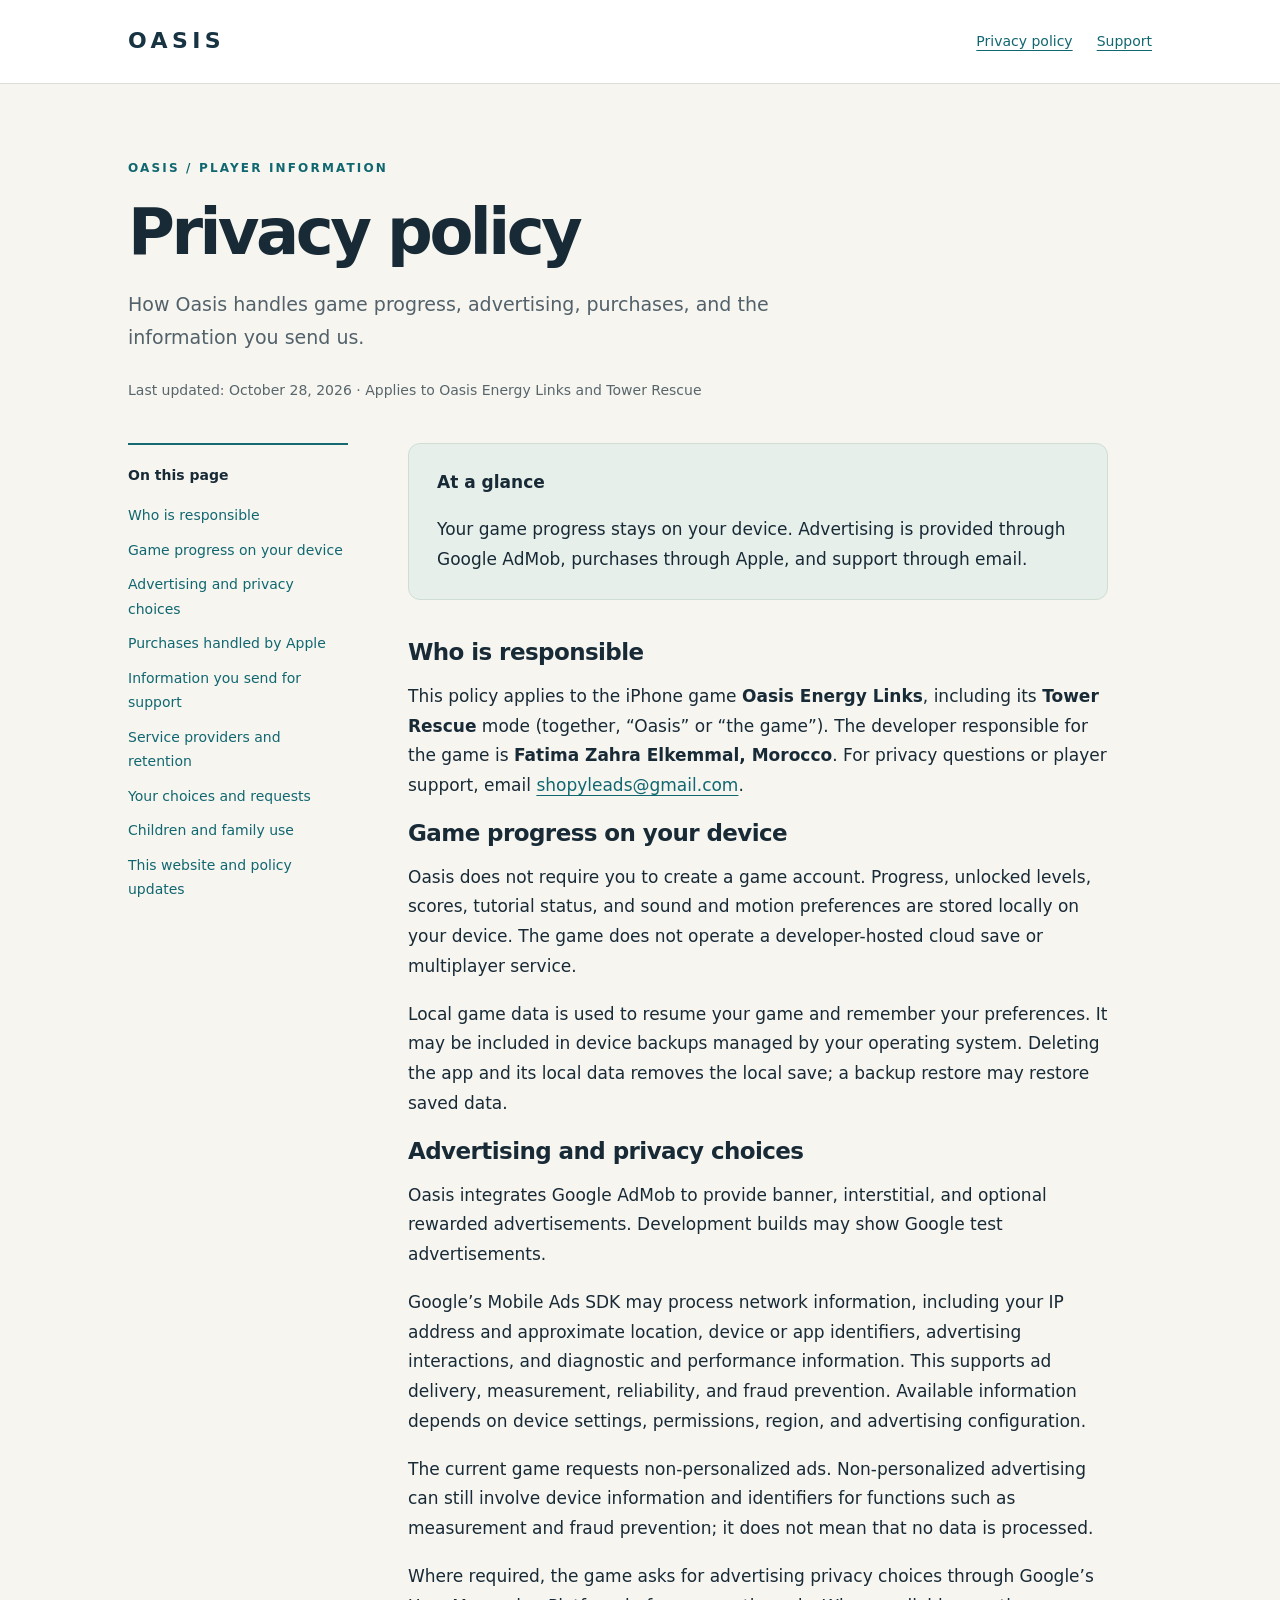
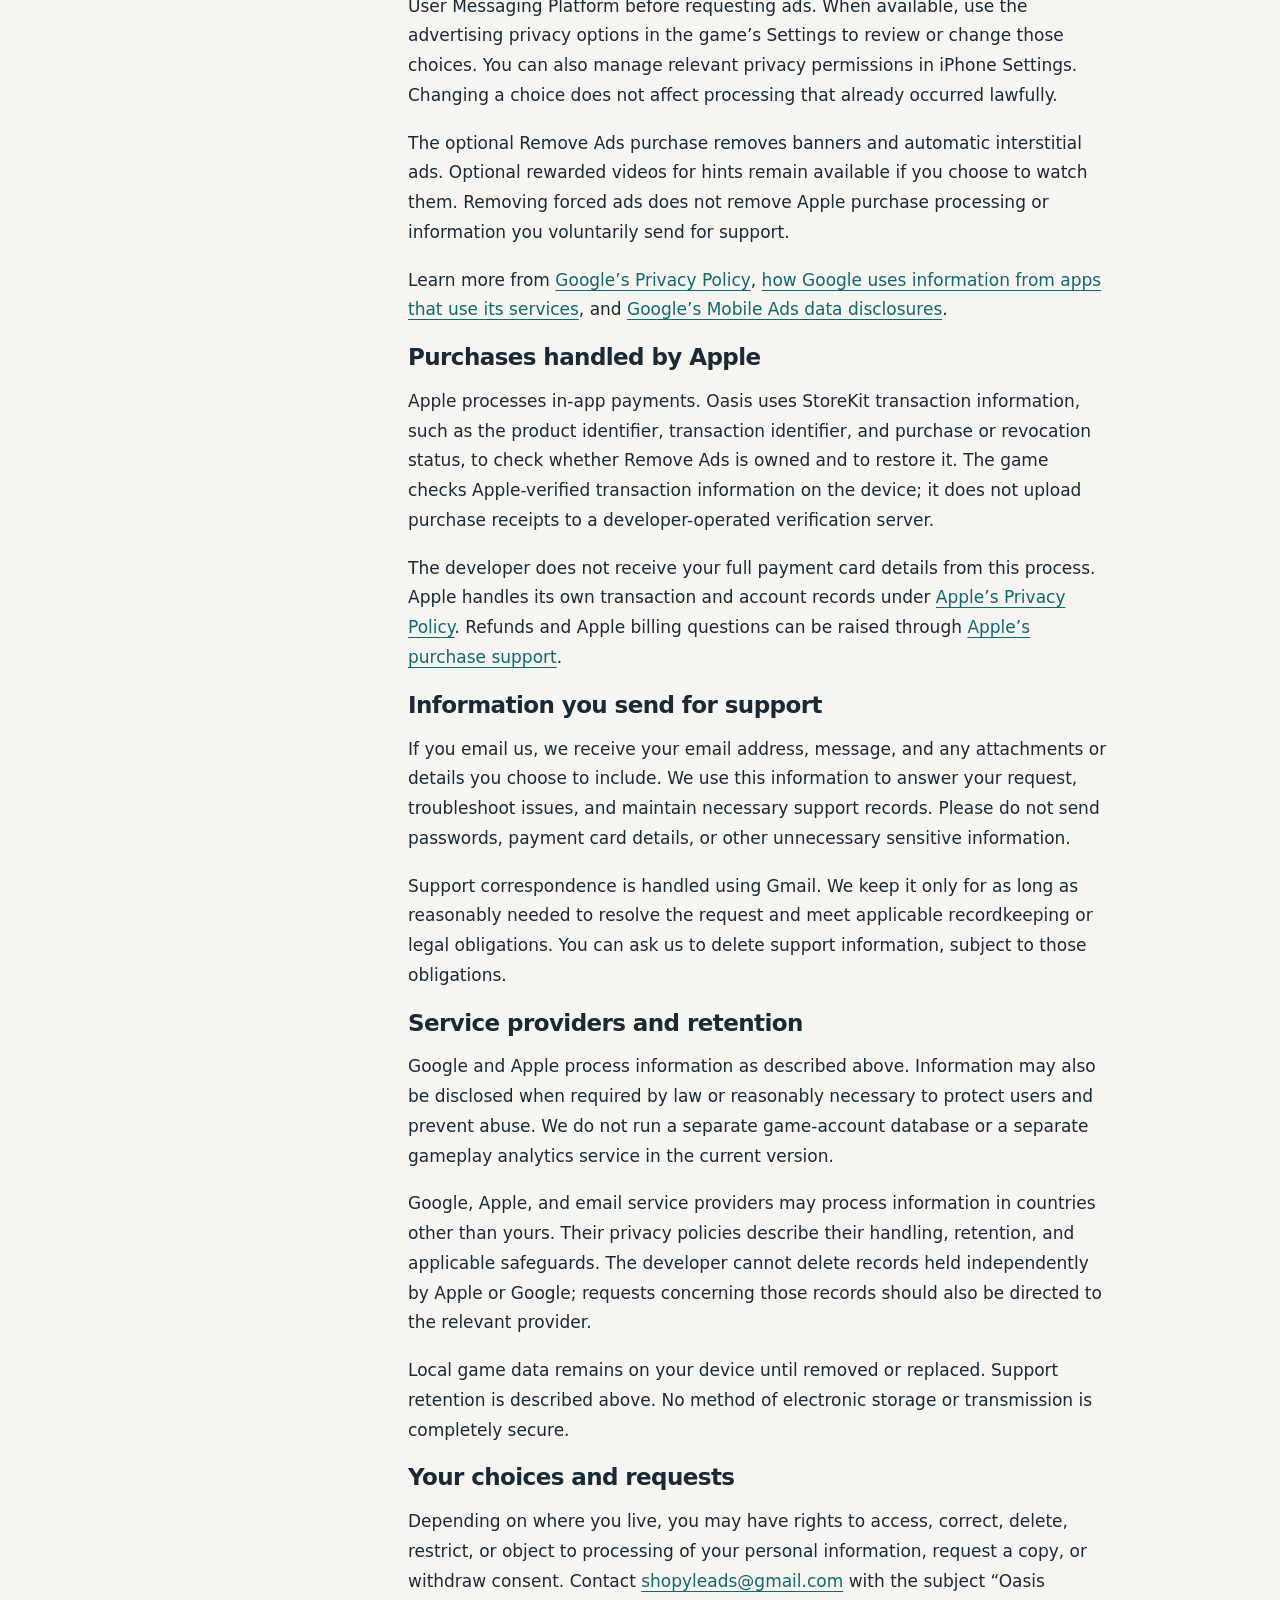
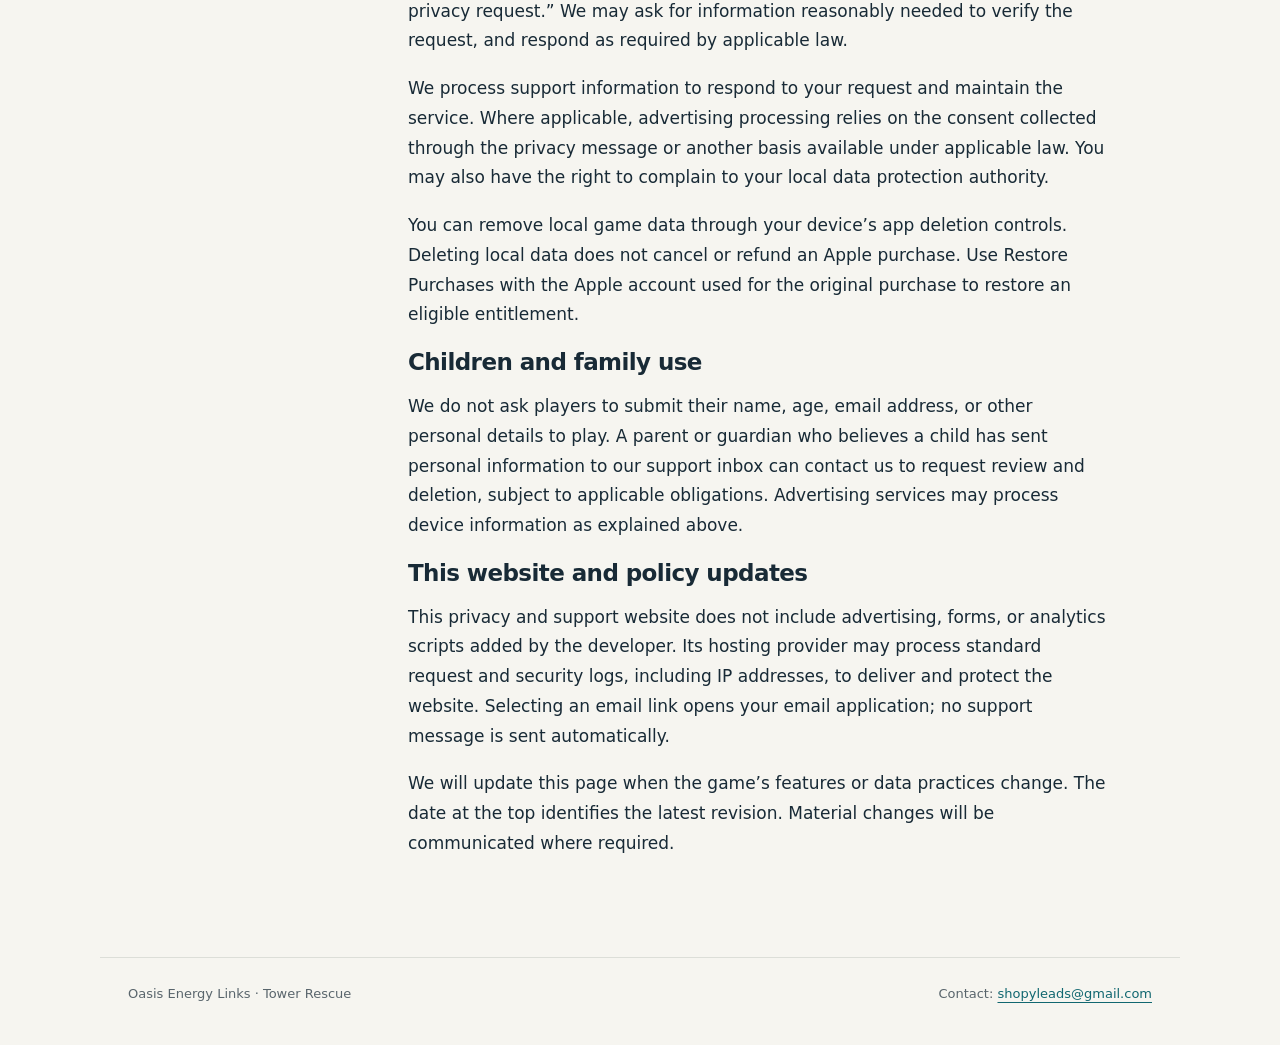
==== privacy.html @ dd6c8206 "Add files via upload" ====
<!doctype html><html lang="en"><head><meta charset="utf-8"><meta name="viewport" content="width=device-width,initial-scale=1"><meta name="description" content="Privacy information and player support for Oasis Energy Links and Tower Rescue."><title>Privacy policy · Oasis</title><link rel="stylesheet" href="./style.css"></head><body><header><nav aria-label="Main navigation"><a class="brand" href="./index.html">OASIS</a><div class="navlinks"><a href="./privacy.html">Privacy policy</a><a href="./support.html">Support</a></div></nav></header><main><span class="eyebrow">Oasis / Player information</span><h1>Privacy policy</h1><p class="intro">How Oasis handles game progress, advertising, purchases, and the information you send us.</p><p class="meta">Last updated: October 28, 2026 · Applies to Oasis Energy Links and Tower Rescue</p><div class="layout"><aside class="toc" aria-label="On this page"><strong>On this page</strong><a href="#operator">Who is responsible</a><a href="#local">Game progress on your device</a><a href="#ads">Advertising and privacy choices</a><a href="#purchases">Purchases handled by Apple</a><a href="#support">Information you send for support</a><a href="#sharing">Service providers and retention</a><a href="#rights">Your choices and requests</a><a href="#children">Children and family use</a><a href="#website">This website and policy updates</a></aside><article class="article"><div class="summary"><p><strong>At a glance</strong></p><p>Your game progress stays on your device. Advertising is provided through Google AdMob, purchases through Apple, and support through email.</p></div><section id="operator"><h2>Who is responsible</h2><p>This policy applies to the iPhone game <strong>Oasis Energy Links</strong>, including its <strong>Tower Rescue</strong> mode (together, “Oasis” or “the game”). The developer responsible for the game is <strong>Fatima Zahra Elkemmal, Morocco</strong>. For privacy questions or player support, email <a href="mailto:shopyleads@gmail.com">shopyleads@gmail.com</a>.</p></section><section id="local"><h2>Game progress on your device</h2><p>Oasis does not require you to create a game account. Progress, unlocked levels, scores, tutorial status, and sound and motion preferences are stored locally on your device. The game does not operate a developer-hosted cloud save or multiplayer service.</p><p>Local game data is used to resume your game and remember your preferences. It may be included in device backups managed by your operating system. Deleting the app and its local data removes the local save; a backup restore may restore saved data.</p></section><section id="ads"><h2>Advertising and privacy choices</h2><p>Oasis integrates Google AdMob to provide banner, interstitial, and optional rewarded advertisements. Development builds may show Google test advertisements.</p><p>Google’s Mobile Ads SDK may process network information, including your IP address and approximate location, device or app identifiers, advertising interactions, and diagnostic and performance information. This supports ad delivery, measurement, reliability, and fraud prevention. Available information depends on device settings, permissions, region, and advertising configuration.</p><p>The current game requests non-personalized ads. Non-personalized advertising can still involve device information and identifiers for functions such as measurement and fraud prevention; it does not mean that no data is processed.</p><p>Where required, the game asks for advertising privacy choices through Google’s User Messaging Platform before requesting ads. When available, use the advertising privacy options in the game’s Settings to review or change those choices. You can also manage relevant privacy permissions in iPhone Settings. Changing a choice does not affect processing that already occurred lawfully.</p><p>The optional Remove Ads purchase removes banners and automatic interstitial ads. Optional rewarded videos for hints remain available if you choose to watch them. Removing forced ads does not remove Apple purchase processing or information you voluntarily send for support.</p><p>Learn more from <a href="https://policies.google.com/privacy">Google’s Privacy Policy</a>, <a href="https://policies.google.com/technologies/partner-sites">how Google uses information from apps that use its services</a>, and <a href="https://developers.google.com/admob/ios/privacy/data-disclosure">Google’s Mobile Ads data disclosures</a>.</p></section><section id="purchases"><h2>Purchases handled by Apple</h2><p>Apple processes in-app payments. Oasis uses StoreKit transaction information, such as the product identifier, transaction identifier, and purchase or revocation status, to check whether Remove Ads is owned and to restore it. The game checks Apple-verified transaction information on the device; it does not upload purchase receipts to a developer-operated verification server.</p><p>The developer does not receive your full payment card details from this process. Apple handles its own transaction and account records under <a href="https://www.apple.com/legal/privacy/">Apple’s Privacy Policy</a>. Refunds and Apple billing questions can be raised through <a href="https://reportaproblem.apple.com/">Apple’s purchase support</a>.</p></section><section id="support"><h2>Information you send for support</h2><p>If you email us, we receive your email address, message, and any attachments or details you choose to include. We use this information to answer your request, troubleshoot issues, and maintain necessary support records. Please do not send passwords, payment card details, or other unnecessary sensitive information.</p><p>Support correspondence is handled using Gmail. We keep it only for as long as reasonably needed to resolve the request and meet applicable recordkeeping or legal obligations. You can ask us to delete support information, subject to those obligations.</p></section><section id="sharing"><h2>Service providers and retention</h2><p>Google and Apple process information as described above. Information may also be disclosed when required by law or reasonably necessary to protect users and prevent abuse. We do not run a separate game-account database or a separate gameplay analytics service in the current version.</p><p>Google, Apple, and email service providers may process information in countries other than yours. Their privacy policies describe their handling, retention, and applicable safeguards. The developer cannot delete records held independently by Apple or Google; requests concerning those records should also be directed to the relevant provider.</p><p>Local game data remains on your device until removed or replaced. Support retention is described above. No method of electronic storage or transmission is completely secure.</p></section><section id="rights"><h2>Your choices and requests</h2><p>Depending on where you live, you may have rights to access, correct, delete, restrict, or object to processing of your personal information, request a copy, or withdraw consent. Contact <a href="mailto:shopyleads@gmail.com">shopyleads@gmail.com</a> with the subject “Oasis privacy request.” We may ask for information reasonably needed to verify the request, and respond as required by applicable law.</p><p>We process support information to respond to your request and maintain the service. Where applicable, advertising processing relies on the consent collected through the privacy message or another basis available under applicable law. You may also have the right to complain to your local data protection authority.</p><p>You can remove local game data through your device’s app deletion controls. Deleting local data does not cancel or refund an Apple purchase. Use Restore Purchases with the Apple account used for the original purchase to restore an eligible entitlement.</p></section><section id="children"><h2>Children and family use</h2><p>We do not ask players to submit their name, age, email address, or other personal details to play. A parent or guardian who believes a child has sent personal information to our support inbox can contact us to request review and deletion, subject to applicable obligations. Advertising services may process device information as explained above.</p></section><section id="website"><h2>This website and policy updates</h2><p>This privacy and support website does not include advertising, forms, or analytics scripts added by the developer. Its hosting provider may process standard request and security logs, including IP addresses, to deliver and protect the website. Selecting an email link opens your email application; no support message is sent automatically.</p><p>We will update this page when the game’s features or data practices change. The date at the top identifies the latest revision. Material changes will be communicated where required.</p></section></article></div></main><footer><span>Oasis Energy Links · Tower Rescue</span><span>Contact: <a href="mailto:shopyleads@gmail.com">shopyleads@gmail.com</a></span></footer></body></html>
---- style.css ----
*{box-sizing:border-box}html{scroll-behavior:smooth}body{margin:0;background:#f6f5f0;color:#182a36;font:17px/1.75 system-ui,-apple-system,sans-serif}a{color:#116770;text-underline-offset:4px}a:hover{color:#083c42}a:focus-visible{outline:3px solid #bb8500;outline-offset:5px}header{border-bottom:1px solid #dcded8;background:#fff}nav{max-width:1080px;margin:auto;display:flex;align-items:center;justify-content:space-between;gap:24px;padding:22px 28px}.brand{font-weight:850;letter-spacing:.2em;color:#183443;text-decoration:none;font-size:22px}.navlinks{display:flex;gap:24px;font-size:14px}main{max-width:1080px;margin:auto;padding:68px 28px 80px}.eyebrow{font-size:12px;font-weight:750;letter-spacing:.18em;text-transform:uppercase;color:#116770}h1{font-size:clamp(38px,6vw,64px);letter-spacing:-.055em;line-height:1.1;margin:16px 0 20px}h2{font-size:23px;line-height:1.3;letter-spacing:-.025em;margin:38px 0 14px}p{margin:0 0 18px}ul{padding-left:22px}.intro{max-width:680px;color:#52616a;font-size:19px}.meta{font-size:14px;color:#58666c;margin:24px 0 40px}.layout{display:grid;grid-template-columns:220px minmax(0,700px);gap:60px}.toc{font-size:14px;border-top:2px solid #146a70;padding-top:18px}.toc a{display:block;margin:0 0 10px;text-decoration:none}.toc strong{display:block;margin-bottom:16px}.article{min-width:0}.article h2:first-child{margin-top:0}.summary{background:#e7efea;border:1px solid #cfddd5;padding:24px 28px;border-radius:12px;margin-bottom:38px}.summary p:last-child{margin:0}.contact{padding:28px;background:#fff;border:1px solid #dce0d9;border-radius:12px;margin-top:28px;overflow-wrap:anywhere}.note{font-size:14px;color:#59656c}footer{max-width:1080px;margin:auto;border-top:1px solid #dcded8;padding:25px 28px 40px;color:#59656c;font-size:13px;display:flex;justify-content:space-between;gap:24px}section{scroll-margin-top:24px}.button{display:inline-block;background:#145e65;color:white;text-decoration:none;padding:11px 20px;border-radius:8px;font-weight:650}.button:hover{color:white;background:#0c4249}@media(max-width:760px){main{padding-top:40px}.layout{grid-template-columns:1fr;gap:34px}.toc{display:flex;flex-wrap:wrap;gap:5px 20px}.toc strong{width:100%;margin-bottom:7px}.toc a{margin-bottom:4px}nav{align-items:flex-start;gap:16px}.navlinks{gap:16px}footer{display:block}.summary{padding:20px}body{font-size:16px}}
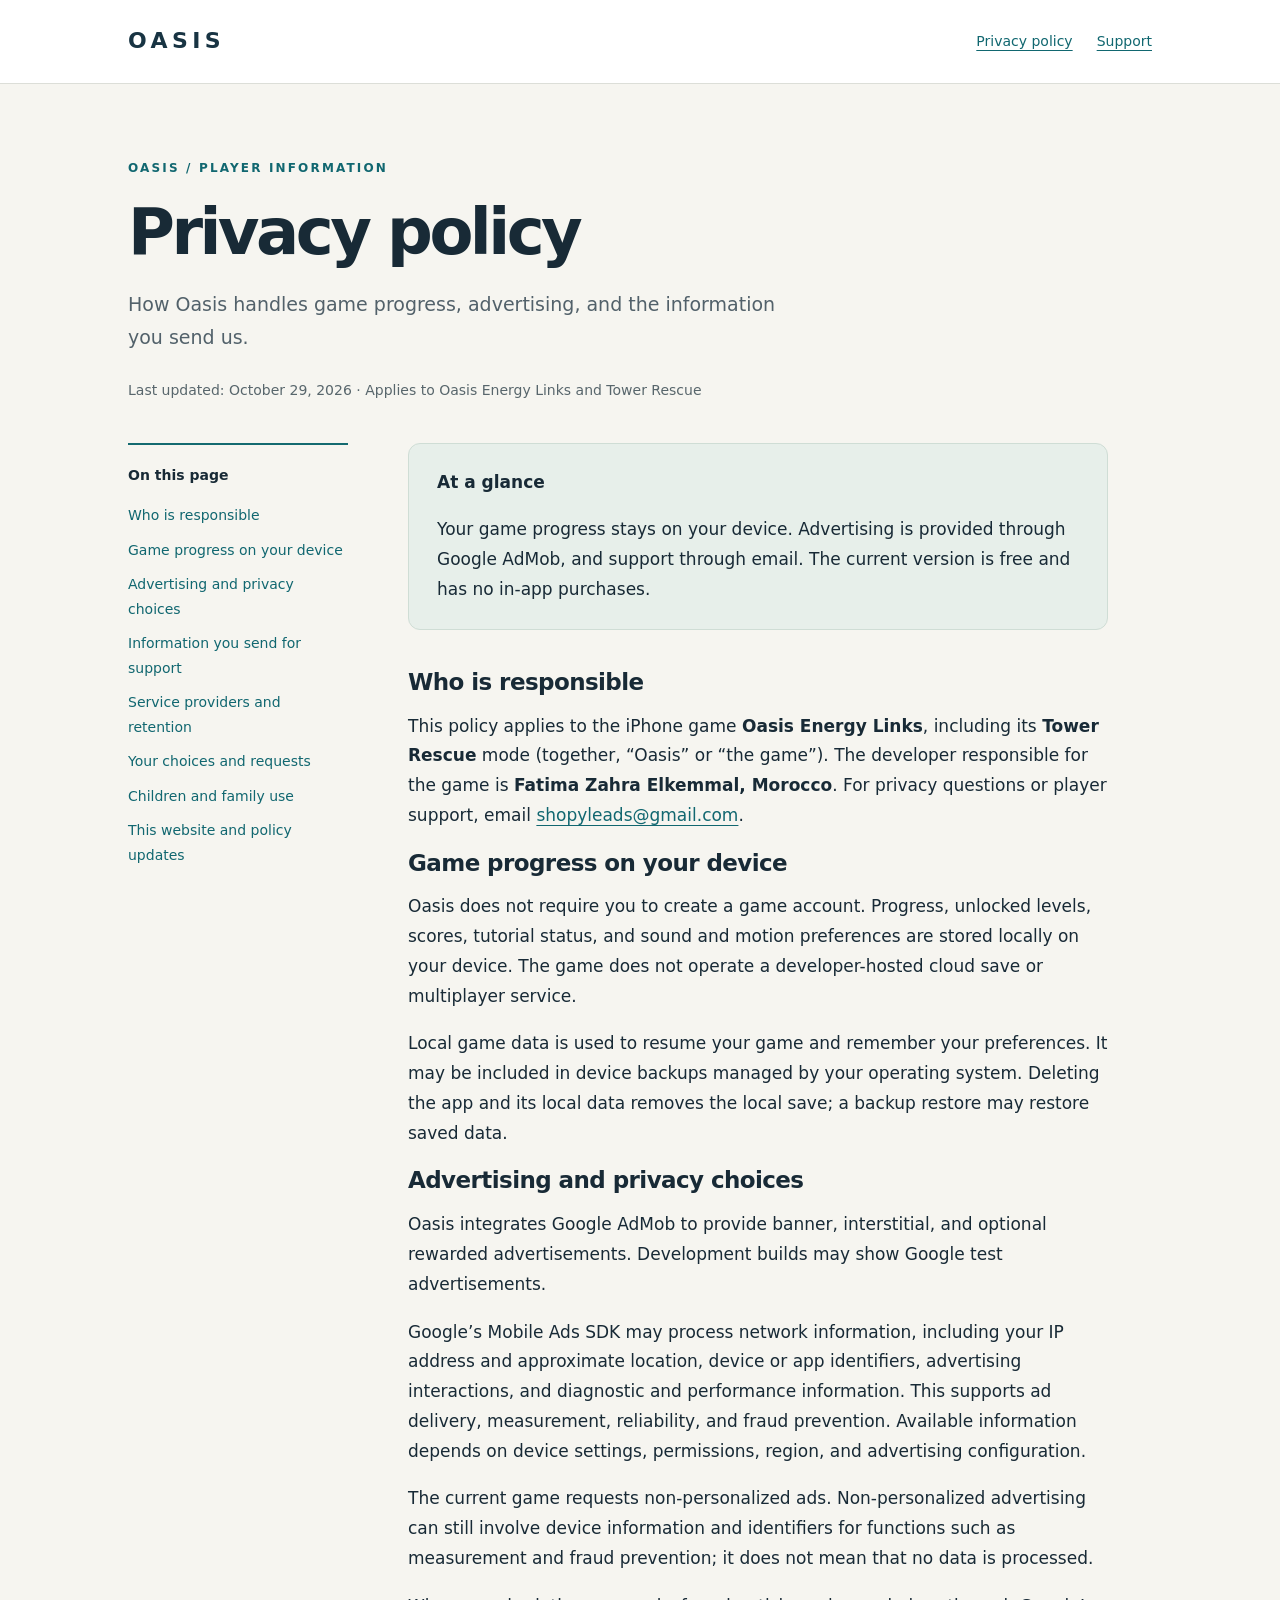
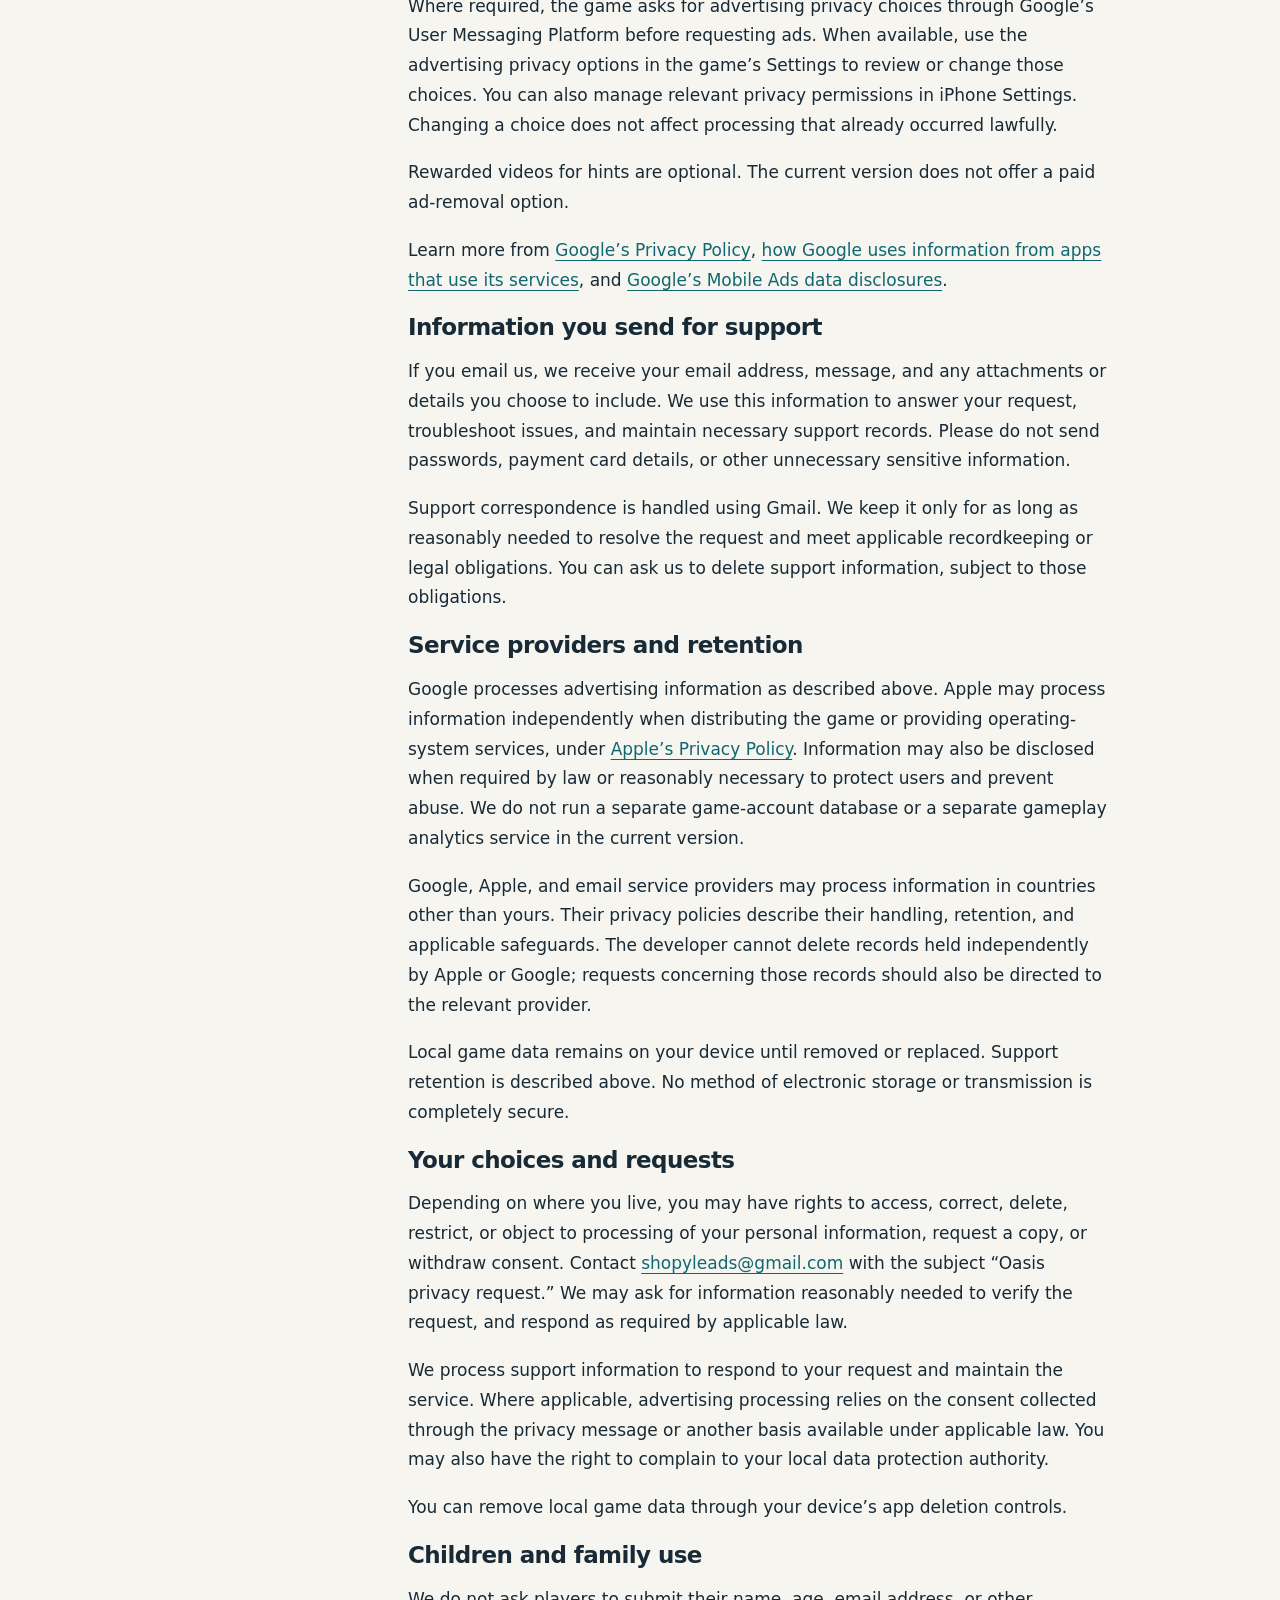
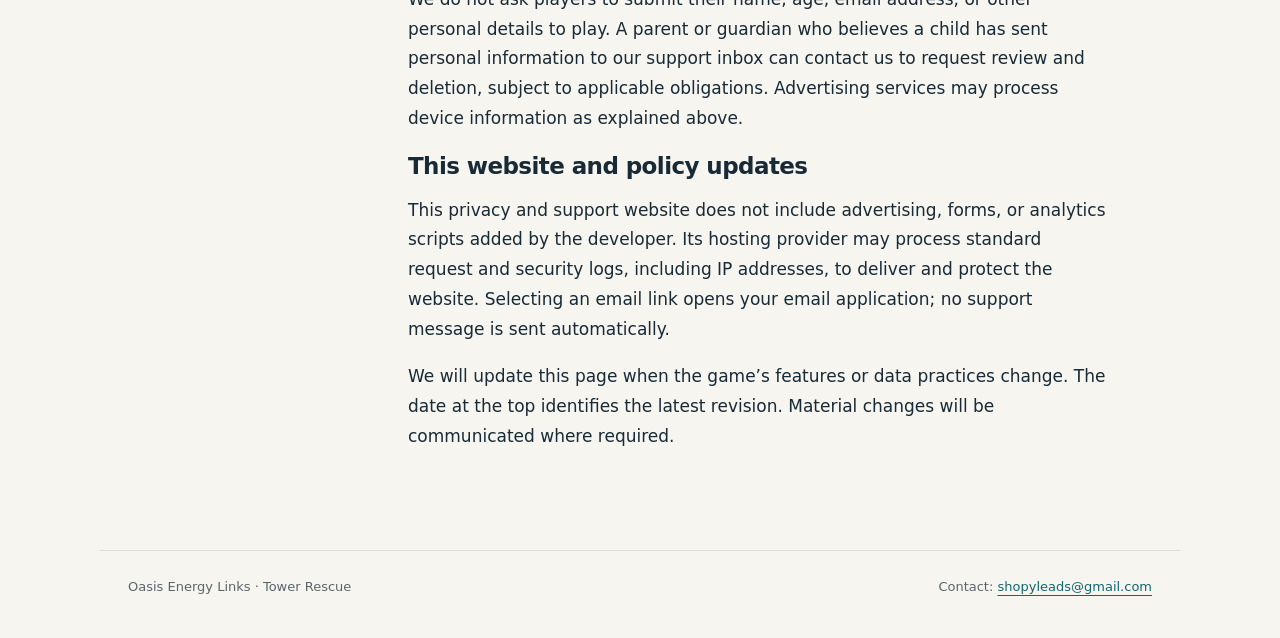
==== commit 39d0d87f: "Add files via upload" ====
--- a/privacy.html
+++ b/privacy.html
@@ -1 +1 @@
-<!doctype html><html lang="en"><head><meta charset="utf-8"><meta name="viewport" content="width=device-width,initial-scale=1"><meta name="description" content="Privacy information and player support for Oasis Energy Links and Tower Rescue."><title>Privacy policy · Oasis</title><link rel="stylesheet" href="./style.css"></head><body><header><nav aria-label="Main navigation"><a class="brand" href="./index.html">OASIS</a><div class="navlinks"><a href="./privacy.html">Privacy policy</a><a href="./support.html">Support</a></div></nav></header><main><span class="eyebrow">Oasis / Player information</span><h1>Privacy policy</h1><p class="intro">How Oasis handles game progress, advertising, purchases, and the information you send us.</p><p class="meta">Last updated: October 28, 2026 · Applies to Oasis Energy Links and Tower Rescue</p><div class="layout"><aside class="toc" aria-label="On this page"><strong>On this page</strong><a href="#operator">Who is responsible</a><a href="#local">Game progress on your device</a><a href="#ads">Advertising and privacy choices</a><a href="#purchases">Purchases handled by Apple</a><a href="#support">Information you send for support</a><a href="#sharing">Service providers and retention</a><a href="#rights">Your choices and requests</a><a href="#children">Children and family use</a><a href="#website">This website and policy updates</a></aside><article class="article"><div class="summary"><p><strong>At a glance</strong></p><p>Your game progress stays on your device. Advertising is provided through Google AdMob, purchases through Apple, and support through email.</p></div><section id="operator"><h2>Who is responsible</h2><p>This policy applies to the iPhone game <strong>Oasis Energy Links</strong>, including its <strong>Tower Rescue</strong> mode (together, “Oasis” or “the game”). The developer responsible for the game is <strong>Fatima Zahra Elkemmal, Morocco</strong>. For privacy questions or player support, email <a href="mailto:shopyleads@gmail.com">shopyleads@gmail.com</a>.</p></section><section id="local"><h2>Game progress on your device</h2><p>Oasis does not require you to create a game account. Progress, unlocked levels, scores, tutorial status, and sound and motion preferences are stored locally on your device. The game does not operate a developer-hosted cloud save or multiplayer service.</p><p>Local game data is used to resume your game and remember your preferences. It may be included in device backups managed by your operating system. Deleting the app and its local data removes the local save; a backup restore may restore saved data.</p></section><section id="ads"><h2>Advertising and privacy choices</h2><p>Oasis integrates Google AdMob to provide banner, interstitial, and optional rewarded advertisements. Development builds may show Google test advertisements.</p><p>Google’s Mobile Ads SDK may process network information, including your IP address and approximate location, device or app identifiers, advertising interactions, and diagnostic and performance information. This supports ad delivery, measurement, reliability, and fraud prevention. Available information depends on device settings, permissions, region, and advertising configuration.</p><p>The current game requests non-personalized ads. Non-personalized advertising can still involve device information and identifiers for functions such as measurement and fraud prevention; it does not mean that no data is processed.</p><p>Where required, the game asks for advertising privacy choices through Google’s User Messaging Platform before requesting ads. When available, use the advertising privacy options in the game’s Settings to review or change those choices. You can also manage relevant privacy permissions in iPhone Settings. Changing a choice does not affect processing that already occurred lawfully.</p><p>The optional Remove Ads purchase removes banners and automatic interstitial ads. Optional rewarded videos for hints remain available if you choose to watch them. Removing forced ads does not remove Apple purchase processing or information you voluntarily send for support.</p><p>Learn more from <a href="https://policies.google.com/privacy">Google’s Privacy Policy</a>, <a href="https://policies.google.com/technologies/partner-sites">how Google uses information from apps that use its services</a>, and <a href="https://developers.google.com/admob/ios/privacy/data-disclosure">Google’s Mobile Ads data disclosures</a>.</p></section><section id="purchases"><h2>Purchases handled by Apple</h2><p>Apple processes in-app payments. Oasis uses StoreKit transaction information, such as the product identifier, transaction identifier, and purchase or revocation status, to check whether Remove Ads is owned and to restore it. The game checks Apple-verified transaction information on the device; it does not upload purchase receipts to a developer-operated verification server.</p><p>The developer does not receive your full payment card details from this process. Apple handles its own transaction and account records under <a href="https://www.apple.com/legal/privacy/">Apple’s Privacy Policy</a>. Refunds and Apple billing questions can be raised through <a href="https://reportaproblem.apple.com/">Apple’s purchase support</a>.</p></section><section id="support"><h2>Information you send for support</h2><p>If you email us, we receive your email address, message, and any attachments or details you choose to include. We use this information to answer your request, troubleshoot issues, and maintain necessary support records. Please do not send passwords, payment card details, or other unnecessary sensitive information.</p><p>Support correspondence is handled using Gmail. We keep it only for as long as reasonably needed to resolve the request and meet applicable recordkeeping or legal obligations. You can ask us to delete support information, subject to those obligations.</p></section><section id="sharing"><h2>Service providers and retention</h2><p>Google and Apple process information as described above. Information may also be disclosed when required by law or reasonably necessary to protect users and prevent abuse. We do not run a separate game-account database or a separate gameplay analytics service in the current version.</p><p>Google, Apple, and email service providers may process information in countries other than yours. Their privacy policies describe their handling, retention, and applicable safeguards. The developer cannot delete records held independently by Apple or Google; requests concerning those records should also be directed to the relevant provider.</p><p>Local game data remains on your device until removed or replaced. Support retention is described above. No method of electronic storage or transmission is completely secure.</p></section><section id="rights"><h2>Your choices and requests</h2><p>Depending on where you live, you may have rights to access, correct, delete, restrict, or object to processing of your personal information, request a copy, or withdraw consent. Contact <a href="mailto:shopyleads@gmail.com">shopyleads@gmail.com</a> with the subject “Oasis privacy request.” We may ask for information reasonably needed to verify the request, and respond as required by applicable law.</p><p>We process support information to respond to your request and maintain the service. Where applicable, advertising processing relies on the consent collected through the privacy message or another basis available under applicable law. You may also have the right to complain to your local data protection authority.</p><p>You can remove local game data through your device’s app deletion controls. Deleting local data does not cancel or refund an Apple purchase. Use Restore Purchases with the Apple account used for the original purchase to restore an eligible entitlement.</p></section><section id="children"><h2>Children and family use</h2><p>We do not ask players to submit their name, age, email address, or other personal details to play. A parent or guardian who believes a child has sent personal information to our support inbox can contact us to request review and deletion, subject to applicable obligations. Advertising services may process device information as explained above.</p></section><section id="website"><h2>This website and policy updates</h2><p>This privacy and support website does not include advertising, forms, or analytics scripts added by the developer. Its hosting provider may process standard request and security logs, including IP addresses, to deliver and protect the website. Selecting an email link opens your email application; no support message is sent automatically.</p><p>We will update this page when the game’s features or data practices change. The date at the top identifies the latest revision. Material changes will be communicated where required.</p></section></article></div></main><footer><span>Oasis Energy Links · Tower Rescue</span><span>Contact: <a href="mailto:shopyleads@gmail.com">shopyleads@gmail.com</a></span></footer></body></html>+<!doctype html><html lang="en"><head><meta charset="utf-8"><meta name="viewport" content="width=device-width,initial-scale=1"><meta name="description" content="Privacy information and player support for Oasis Energy Links and Tower Rescue."><title>Privacy policy · Oasis</title><link rel="stylesheet" href="./style.css"></head><body><header><nav aria-label="Main navigation"><a class="brand" href="./index.html">OASIS</a><div class="navlinks"><a href="./privacy.html">Privacy policy</a><a href="./support.html">Support</a></div></nav></header><main><span class="eyebrow">Oasis / Player information</span><h1>Privacy policy</h1><p class="intro">How Oasis handles game progress, advertising, and the information you send us.</p><p class="meta">Last updated: October 29, 2026 · Applies to Oasis Energy Links and Tower Rescue</p><div class="layout"><aside class="toc" aria-label="On this page"><strong>On this page</strong><a href="#operator">Who is responsible</a><a href="#local">Game progress on your device</a><a href="#ads">Advertising and privacy choices</a><a href="#support">Information you send for support</a><a href="#sharing">Service providers and retention</a><a href="#rights">Your choices and requests</a><a href="#children">Children and family use</a><a href="#website">This website and policy updates</a></aside><article class="article"><div class="summary"><p><strong>At a glance</strong></p><p>Your game progress stays on your device. Advertising is provided through Google AdMob, and support through email. The current version is free and has no in-app purchases.</p></div><section id="operator"><h2>Who is responsible</h2><p>This policy applies to the iPhone game <strong>Oasis Energy Links</strong>, including its <strong>Tower Rescue</strong> mode (together, “Oasis” or “the game”). The developer responsible for the game is <strong>Fatima Zahra Elkemmal, Morocco</strong>. For privacy questions or player support, email <a href="mailto:shopyleads@gmail.com">shopyleads@gmail.com</a>.</p></section><section id="local"><h2>Game progress on your device</h2><p>Oasis does not require you to create a game account. Progress, unlocked levels, scores, tutorial status, and sound and motion preferences are stored locally on your device. The game does not operate a developer-hosted cloud save or multiplayer service.</p><p>Local game data is used to resume your game and remember your preferences. It may be included in device backups managed by your operating system. Deleting the app and its local data removes the local save; a backup restore may restore saved data.</p></section><section id="ads"><h2>Advertising and privacy choices</h2><p>Oasis integrates Google AdMob to provide banner, interstitial, and optional rewarded advertisements. Development builds may show Google test advertisements.</p><p>Google’s Mobile Ads SDK may process network information, including your IP address and approximate location, device or app identifiers, advertising interactions, and diagnostic and performance information. This supports ad delivery, measurement, reliability, and fraud prevention. Available information depends on device settings, permissions, region, and advertising configuration.</p><p>The current game requests non-personalized ads. Non-personalized advertising can still involve device information and identifiers for functions such as measurement and fraud prevention; it does not mean that no data is processed.</p><p>Where required, the game asks for advertising privacy choices through Google’s User Messaging Platform before requesting ads. When available, use the advertising privacy options in the game’s Settings to review or change those choices. You can also manage relevant privacy permissions in iPhone Settings. Changing a choice does not affect processing that already occurred lawfully.</p><p>Rewarded videos for hints are optional. The current version does not offer a paid ad-removal option.</p><p>Learn more from <a href="https://policies.google.com/privacy">Google’s Privacy Policy</a>, <a href="https://policies.google.com/technologies/partner-sites">how Google uses information from apps that use its services</a>, and <a href="https://developers.google.com/admob/ios/privacy/data-disclosure">Google’s Mobile Ads data disclosures</a>.</p></section><section id="support"><h2>Information you send for support</h2><p>If you email us, we receive your email address, message, and any attachments or details you choose to include. We use this information to answer your request, troubleshoot issues, and maintain necessary support records. Please do not send passwords, payment card details, or other unnecessary sensitive information.</p><p>Support correspondence is handled using Gmail. We keep it only for as long as reasonably needed to resolve the request and meet applicable recordkeeping or legal obligations. You can ask us to delete support information, subject to those obligations.</p></section><section id="sharing"><h2>Service providers and retention</h2><p>Google processes advertising information as described above. Apple may process information independently when distributing the game or providing operating-system services, under <a href="https://www.apple.com/legal/privacy/">Apple’s Privacy Policy</a>. Information may also be disclosed when required by law or reasonably necessary to protect users and prevent abuse. We do not run a separate game-account database or a separate gameplay analytics service in the current version.</p><p>Google, Apple, and email service providers may process information in countries other than yours. Their privacy policies describe their handling, retention, and applicable safeguards. The developer cannot delete records held independently by Apple or Google; requests concerning those records should also be directed to the relevant provider.</p><p>Local game data remains on your device until removed or replaced. Support retention is described above. No method of electronic storage or transmission is completely secure.</p></section><section id="rights"><h2>Your choices and requests</h2><p>Depending on where you live, you may have rights to access, correct, delete, restrict, or object to processing of your personal information, request a copy, or withdraw consent. Contact <a href="mailto:shopyleads@gmail.com">shopyleads@gmail.com</a> with the subject “Oasis privacy request.” We may ask for information reasonably needed to verify the request, and respond as required by applicable law.</p><p>We process support information to respond to your request and maintain the service. Where applicable, advertising processing relies on the consent collected through the privacy message or another basis available under applicable law. You may also have the right to complain to your local data protection authority.</p><p>You can remove local game data through your device’s app deletion controls.</p></section><section id="children"><h2>Children and family use</h2><p>We do not ask players to submit their name, age, email address, or other personal details to play. A parent or guardian who believes a child has sent personal information to our support inbox can contact us to request review and deletion, subject to applicable obligations. Advertising services may process device information as explained above.</p></section><section id="website"><h2>This website and policy updates</h2><p>This privacy and support website does not include advertising, forms, or analytics scripts added by the developer. Its hosting provider may process standard request and security logs, including IP addresses, to deliver and protect the website. Selecting an email link opens your email application; no support message is sent automatically.</p><p>We will update this page when the game’s features or data practices change. The date at the top identifies the latest revision. Material changes will be communicated where required.</p></section></article></div></main><footer><span>Oasis Energy Links · Tower Rescue</span><span>Contact: <a href="mailto:shopyleads@gmail.com">shopyleads@gmail.com</a></span></footer></body></html>
